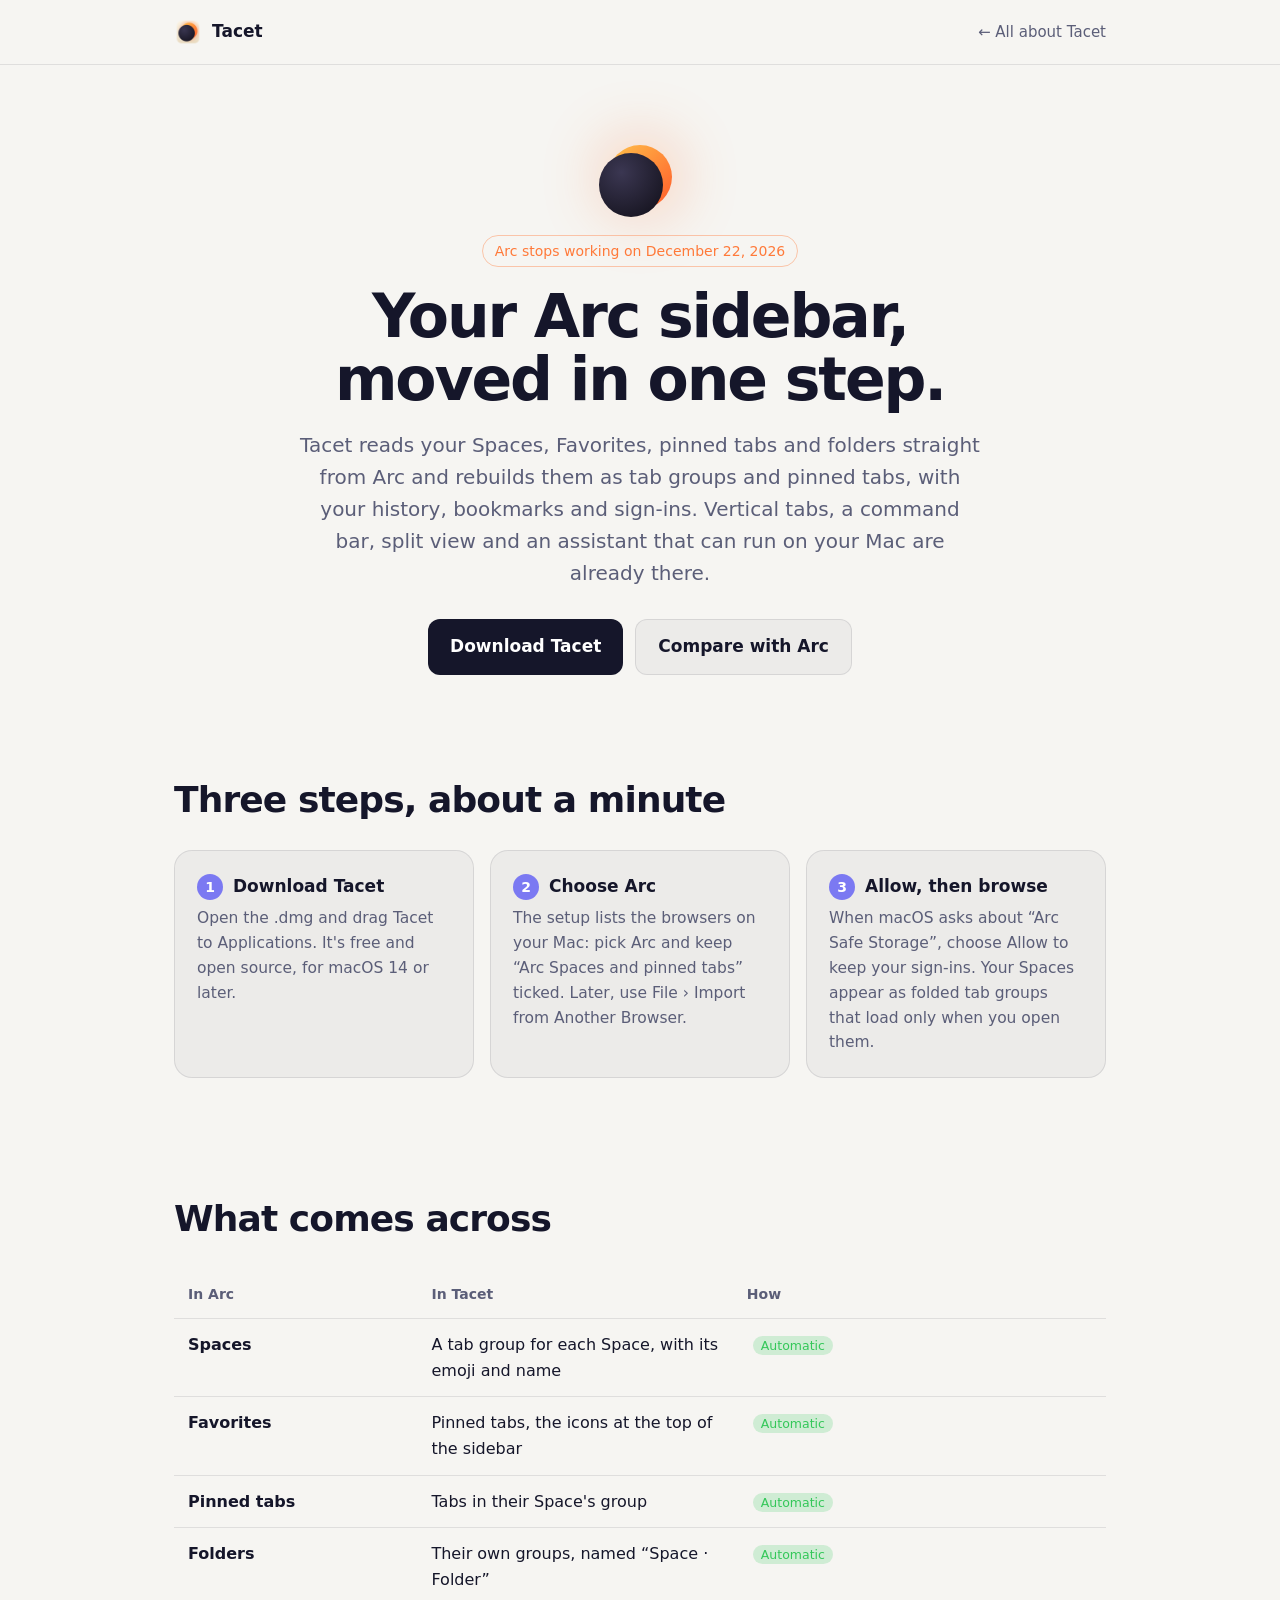
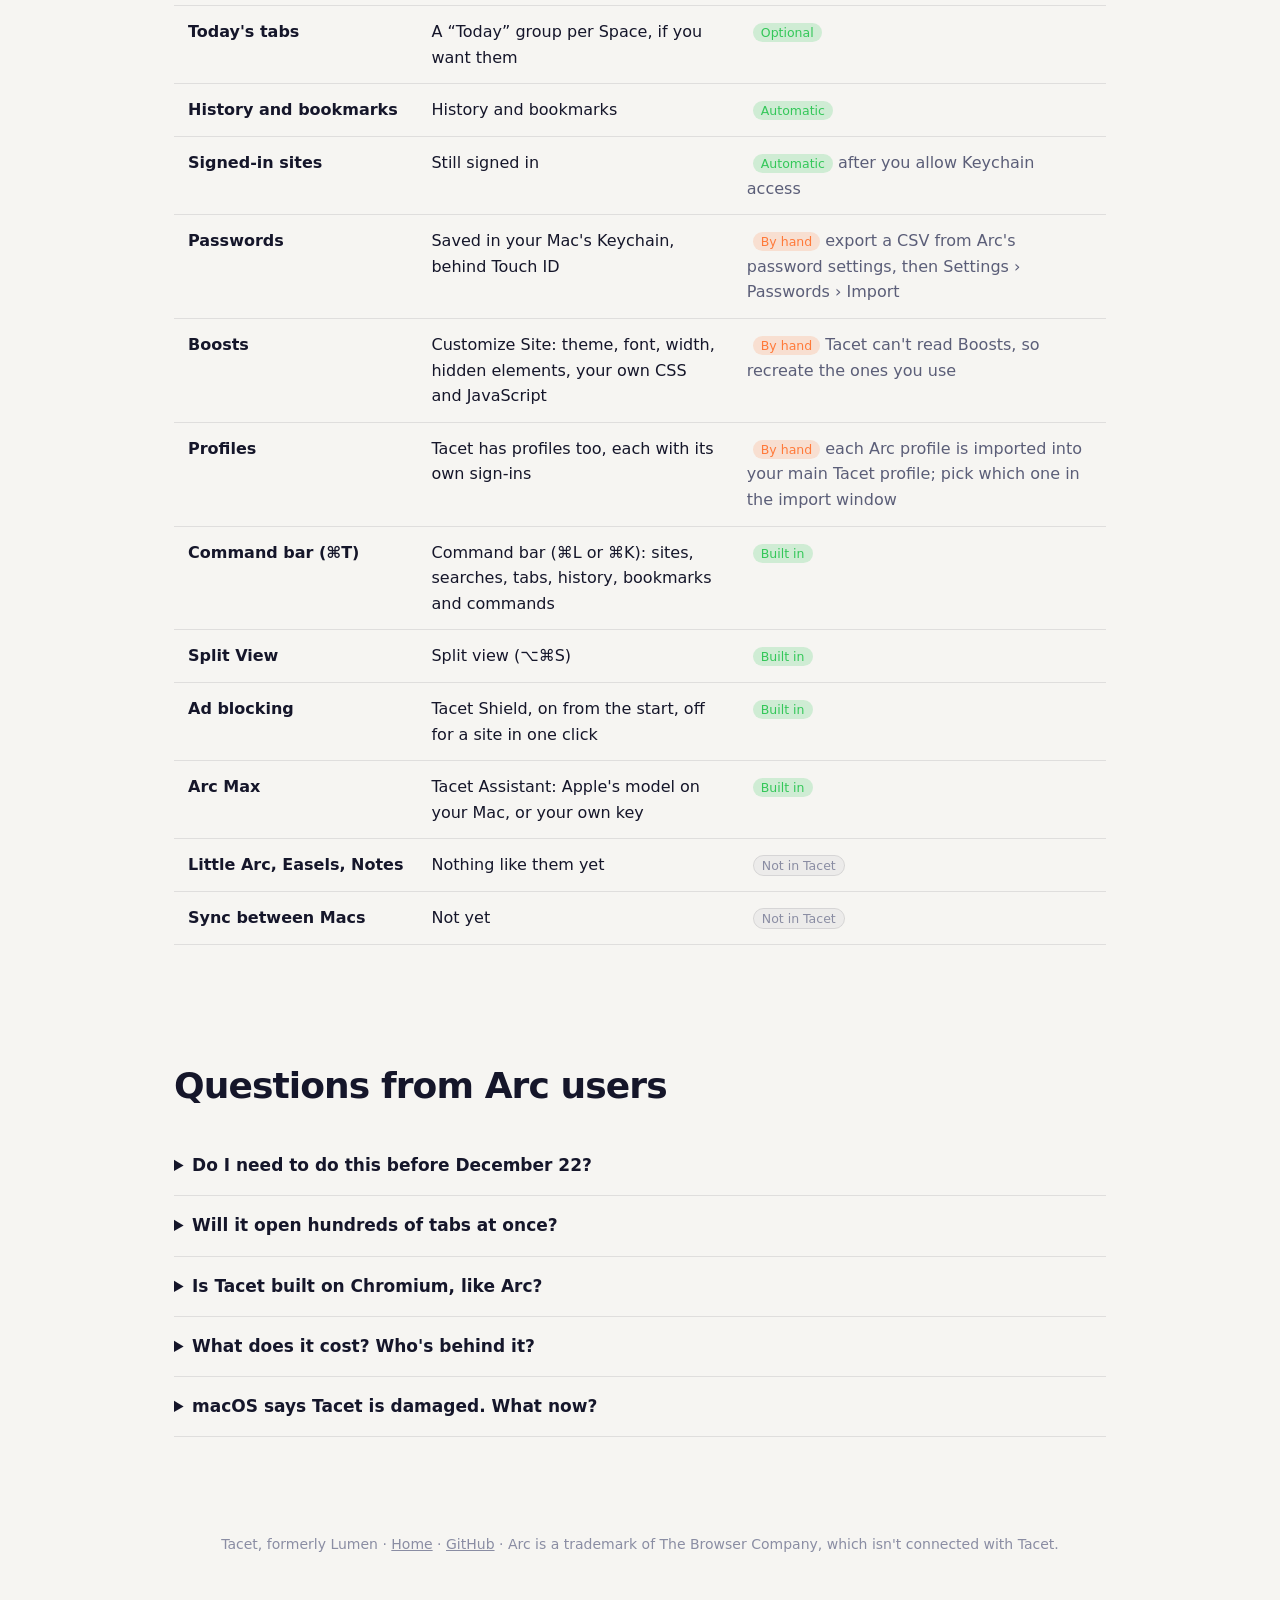
==== docs/arc.html @ d5033606 "Site: Switch from Arc page, linked from the menu and the comparison" ====
<!doctype html>
<html lang="en">
<head>
<meta charset="utf-8">
<meta name="viewport" content="width=device-width, initial-scale=1">
<title>Switch from Arc — Tacet</title>
<meta name="description" content="Arc stops working on December 22, 2026. Tacet brings your Spaces, Favorites, pinned tabs and folders across in one step, with vertical tabs, a command bar and an assistant that runs on your Mac.">
<meta name="theme-color" content="#07080f" media="(prefers-color-scheme: dark)">
<meta name="theme-color" content="#f6f5f2" media="(prefers-color-scheme: light)">
<meta property="og:type" content="website">
<meta property="og:title" content="Switch from Arc to Tacet">
<meta property="og:description" content="Arc stops working on December 22. Bring your Spaces, Favorites and pinned tabs to Tacet in one step.">
<meta property="og:image" content="https://scadavide55.github.io/Tacet/assets/screenshot.jpg">
<meta property="og:url" content="https://scadavide55.github.io/Tacet/arc.html">
<meta name="twitter:card" content="summary_large_image">
<link rel="canonical" href="https://scadavide55.github.io/Tacet/arc.html">
<link rel="icon" type="image/png" href="assets/favicon.png">
<link rel="apple-touch-icon" href="assets/icon.png">
<script>
  // Same choice as the main page, applied before anything draws.
  (() => {
    let t = null;
    try { t = localStorage.getItem('theme'); } catch (e) {}
    document.documentElement.dataset.theme = t || (matchMedia('(prefers-color-scheme: light)').matches ? 'light' : 'dark');
  })();
</script>
<style>
:root {
  --bg: #07080f; --card: rgba(255,255,255,.035); --line: rgba(255,255,255,.08);
  --fg: #f3f2ef; --muted: #9a9cb2; --faint: #6b6e86; --accent: #7b79f2; --coral: #ff7a3a;
  --btn-fg: #0a0b12; --radius: 18px; --max: 980px;
  --font: -apple-system, BlinkMacSystemFont, "SF Pro Display", "SF Pro Text", "Helvetica Neue", Inter, system-ui, sans-serif;
  --mono: ui-monospace, "SF Mono", Menlo, Consolas, monospace;
  color-scheme: dark;
}
:root[data-theme="light"] {
  --bg: #f6f5f2; --card: rgba(20,22,40,.04); --line: rgba(20,22,40,.1);
  --fg: #15162a; --muted: #5b5e78; --faint: #8a8da3; --btn-fg: #fff; color-scheme: light;
}
* { box-sizing: border-box; }
html { overflow-x: clip; }
body { margin: 0; background: var(--bg); color: var(--fg); font: 17px/1.6 var(--font); -webkit-font-smoothing: antialiased; }
a { color: inherit; }
.wrap { max-width: var(--max); margin: 0 auto; padding: 0 24px; }
nav { border-bottom: 1px solid var(--line); }
nav .wrap { display: flex; align-items: center; gap: 16px; height: 64px; }
.brand { display: flex; align-items: center; gap: 10px; font-weight: 700; text-decoration: none; }
.brand img { width: 28px; height: 28px; }
nav .back { margin-left: auto; color: var(--muted); text-decoration: none; font-size: 15px; }
nav .back:hover { color: var(--fg); }
header { padding: 80px 0 40px; text-align: center; }
.eclipse { position: relative; width: 64px; height: 64px; margin: 0 auto 26px; border-radius: 50%;
  background: linear-gradient(135deg, #ffc24a, #ff5a2a); box-shadow: 0 0 60px 8px rgba(255,122,58,.3); }
.eclipse::after { content: ""; position: absolute; inset: 0; border-radius: 50%; transform: translate(-9px, 8px);
  background: radial-gradient(circle at 35% 30%, #3b3752, #14121d 90%); }
.date { display: inline-block; font-size: 14px; color: var(--coral); border: 1px solid color-mix(in srgb, var(--coral) 40%, transparent);
  padding: 4px 12px; border-radius: 999px; margin-bottom: 18px; }
h1 { font-size: clamp(36px, 6vw, 60px); line-height: 1.05; letter-spacing: -.035em; margin: 0 0 18px; }
.lead { font-size: 20px; color: var(--muted); max-width: 680px; margin: 0 auto 30px; }
.btn { display: inline-flex; align-items: center; gap: 8px; padding: 13px 22px; border-radius: 12px; font-weight: 600; text-decoration: none; }
.btn.primary { background: var(--fg); color: var(--btn-fg); }
.btn.ghost { border: 1px solid var(--line); background: var(--card); }
.actions { display: flex; gap: 12px; justify-content: center; flex-wrap: wrap; }
section { padding: 56px 0; }
h2 { font-size: clamp(26px, 4vw, 36px); letter-spacing: -.025em; margin: 0 0 22px; }
.steps { display: grid; grid-template-columns: repeat(3, 1fr); gap: 16px; counter-reset: s; }
.step { background: var(--card); border: 1px solid var(--line); border-radius: var(--radius); padding: 22px; }
.step b { display: block; margin-bottom: 6px; }
.step b::before { counter-increment: s; content: counter(s); display: inline-grid; place-items: center; width: 26px; height: 26px;
  border-radius: 50%; background: var(--accent); color: #fff; font-size: 14px; margin-right: 10px; }
.step p { margin: 0; color: var(--muted); font-size: 15.5px; }
.map { width: 100%; border-collapse: collapse; font-size: 16px; }
.map th, .map td { text-align: left; padding: 13px 14px; border-bottom: 1px solid var(--line); vertical-align: top; }
.map th { color: var(--muted); font-weight: 600; font-size: 14px; }
.map td:first-child { font-weight: 600; white-space: nowrap; }
.map .how { color: var(--muted); }
.tag { font-size: 12.5px; padding: 2px 8px; border-radius: 999px; margin-left: 6px; white-space: nowrap; }
.tag.auto { background: color-mix(in srgb, #34c759 20%, transparent); color: #34c759; }
.tag.hand { background: color-mix(in srgb, var(--coral) 18%, transparent); color: var(--coral); }
.tag.none { background: var(--card); color: var(--faint); border: 1px solid var(--line); }
code { font: 14px var(--mono); background: var(--card); border: 1px solid var(--line); padding: 2px 6px; border-radius: 6px; }
.faq details { border-bottom: 1px solid var(--line); padding: 16px 0; }
.faq summary { cursor: pointer; font-weight: 600; }
.faq p { color: var(--muted); margin: 10px 0 0; }
footer { padding: 40px 0 60px; color: var(--faint); font-size: 14px; text-align: center; }
@media (max-width: 760px) {
  .steps { grid-template-columns: 1fr; }
  .map td:first-child { white-space: normal; }
  .map th:nth-child(3), .map td:nth-child(3) { display: none; }
}
</style>
</head>
<body>
<nav>
  <div class="wrap">
    <a class="brand" href="./"><img src="assets/icon.png" alt="">Tacet</a>
    <a class="back" href="./">← All about Tacet</a>
  </div>
</nav>

<header>
  <div class="wrap">
    <div class="eclipse" aria-hidden="true"></div>
    <div class="date">Arc stops working on December 22, 2026</div>
    <h1>Your Arc sidebar,<br>moved in one step.</h1>
    <p class="lead">Tacet reads your Spaces, Favorites, pinned tabs and folders straight from Arc and rebuilds them as tab groups and pinned tabs, with your history, bookmarks and sign-ins. Vertical tabs, a command bar, split view and an assistant that can run on your Mac are already there.</p>
    <div class="actions">
      <a class="btn primary" id="dl" href="https://github.com/scadavide55/Tacet/releases/latest">Download Tacet</a>
      <a class="btn ghost" href="./#compare">Compare with Arc</a>
    </div>
  </div>
</header>

<section>
  <div class="wrap">
    <h2>Three steps, about a minute</h2>
    <div class="steps">
      <div class="step"><b>Download Tacet</b><p>Open the .dmg and drag Tacet to Applications. It's free and open source, for macOS 14 or later.</p></div>
      <div class="step"><b>Choose Arc</b><p>The setup lists the browsers on your Mac: pick Arc and keep “Arc Spaces and pinned tabs” ticked. Later, use File › Import from Another Browser.</p></div>
      <div class="step"><b>Allow, then browse</b><p>When macOS asks about “Arc Safe Storage”, choose Allow to keep your sign-ins. Your Spaces appear as folded tab groups that load only when you open them.</p></div>
    </div>
  </div>
</section>

<section>
  <div class="wrap">
    <h2>What comes across</h2>
    <table class="map">
      <thead><tr><th>In Arc</th><th>In Tacet</th><th>How</th></tr></thead>
      <tbody>
        <tr><td>Spaces</td><td>A tab group for each Space, with its emoji and name</td><td class="how"><span class="tag auto">Automatic</span></td></tr>
        <tr><td>Favorites</td><td>Pinned tabs, the icons at the top of the sidebar</td><td class="how"><span class="tag auto">Automatic</span></td></tr>
        <tr><td>Pinned tabs</td><td>Tabs in their Space's group</td><td class="how"><span class="tag auto">Automatic</span></td></tr>
        <tr><td>Folders</td><td>Their own groups, named “Space · Folder”</td><td class="how"><span class="tag auto">Automatic</span></td></tr>
        <tr><td>Today's tabs</td><td>A “Today” group per Space, if you want them</td><td class="how"><span class="tag auto">Optional</span></td></tr>
        <tr><td>History and bookmarks</td><td>History and bookmarks</td><td class="how"><span class="tag auto">Automatic</span></td></tr>
        <tr><td>Signed-in sites</td><td>Still signed in</td><td class="how"><span class="tag auto">Automatic</span> after you allow Keychain access</td></tr>
        <tr><td>Passwords</td><td>Saved in your Mac's Keychain, behind Touch ID</td><td class="how"><span class="tag hand">By hand</span> export a CSV from Arc's password settings, then Settings › Passwords › Import</td></tr>
        <tr><td>Boosts</td><td>Customize Site: theme, font, width, hidden elements, your own CSS and JavaScript</td><td class="how"><span class="tag hand">By hand</span> Tacet can't read Boosts, so recreate the ones you use</td></tr>
        <tr><td>Profiles</td><td>Tacet has profiles too, each with its own sign-ins</td><td class="how"><span class="tag hand">By hand</span> each Arc profile is imported into your main Tacet profile; pick which one in the import window</td></tr>
        <tr><td>Command bar (⌘T)</td><td>Command bar (⌘L or ⌘K): sites, searches, tabs, history, bookmarks and commands</td><td class="how"><span class="tag auto">Built in</span></td></tr>
        <tr><td>Split View</td><td>Split view (⌥⌘S)</td><td class="how"><span class="tag auto">Built in</span></td></tr>
        <tr><td>Ad blocking</td><td>Tacet Shield, on from the start, off for a site in one click</td><td class="how"><span class="tag auto">Built in</span></td></tr>
        <tr><td>Arc Max</td><td>Tacet Assistant: Apple's model on your Mac, or your own key</td><td class="how"><span class="tag auto">Built in</span></td></tr>
        <tr><td>Little Arc, Easels, Notes</td><td>Nothing like them yet</td><td class="how"><span class="tag none">Not in Tacet</span></td></tr>
        <tr><td>Sync between Macs</td><td>Not yet</td><td class="how"><span class="tag none">Not in Tacet</span></td></tr>
      </tbody>
    </table>
  </div>
</section>

<section class="faq">
  <div class="wrap">
    <h2>Questions from Arc users</h2>
    <details><summary>Do I need to do this before December 22?</summary>
      <p>Yes. Tacet reads Arc's files on your Mac, and Arc may remove them once it stops working. Importing now is safest; you can keep using Arc until then.</p></details>
    <details><summary>Will it open hundreds of tabs at once?</summary>
      <p>No. Imported tabs wait folded in their groups and load only when you click them, so a big sidebar doesn't slow your Mac down.</p></details>
    <details><summary>Is Tacet built on Chromium, like Arc?</summary>
      <p>No, on WebKit, the engine of Safari. Sites behave as they do in Safari, with its speed and battery life. Chrome extensions are supported on macOS 15.4 or later, as are Safari and Firefox ones.</p></details>
    <details><summary>What does it cost? Who's behind it?</summary>
      <p>Nothing. Tacet is free and open source under the GPL-3.0, has no accounts and no analytics, and is made by one person. The code is on <a href="https://github.com/scadavide55/Tacet">GitHub</a>.</p></details>
    <details><summary>macOS says Tacet is damaged. What now?</summary>
      <p>Tacet isn't notarized by Apple yet. The download is fine: run <code>xattr -dr com.apple.quarantine /Applications/Tacet.app</code> once in Terminal, then open it normally.</p></details>
  </div>
</section>

<footer>
  <div class="wrap">Tacet, formerly Lumen · <a href="./">Home</a> · <a href="https://github.com/scadavide55/Tacet">GitHub</a> · Arc is a trademark of The Browser Company, which isn't connected with Tacet.</div>
</footer>

<script>
  // The newest .dmg, straight from GitHub; the releases page if that fails.
  fetch('https://api.github.com/repos/scadavide55/Tacet/releases/latest', { headers: { Accept: 'application/vnd.github+json' } })
    .then((r) => r.ok ? r.json() : Promise.reject())
    .then((rel) => {
      const dmg = (rel.assets || []).find((a) => /\.dmg$/i.test(a.name));
      if (dmg && /^https:\/\/github\.com\//.test(dmg.browser_download_url)) document.getElementById('dl').href = dmg.browser_download_url;
    })
    .catch(() => {});
</script>
</body>
</html>
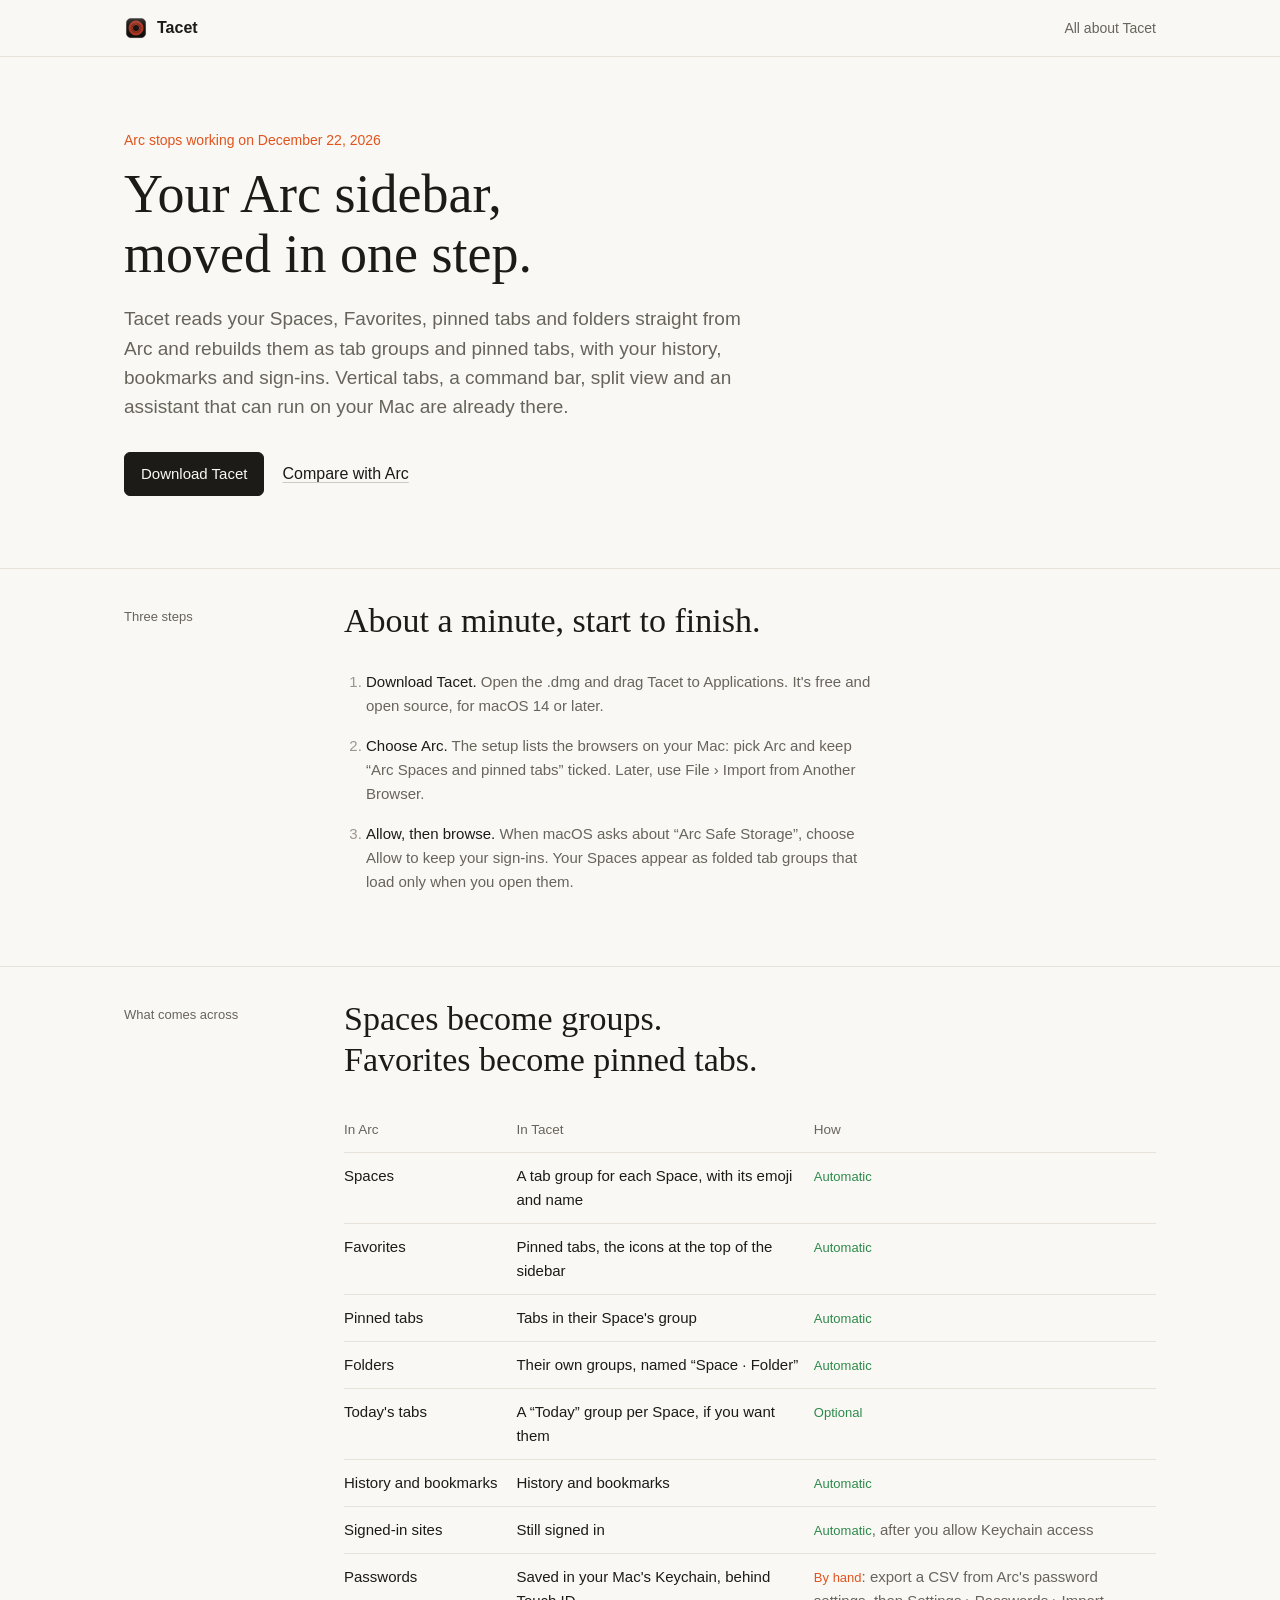
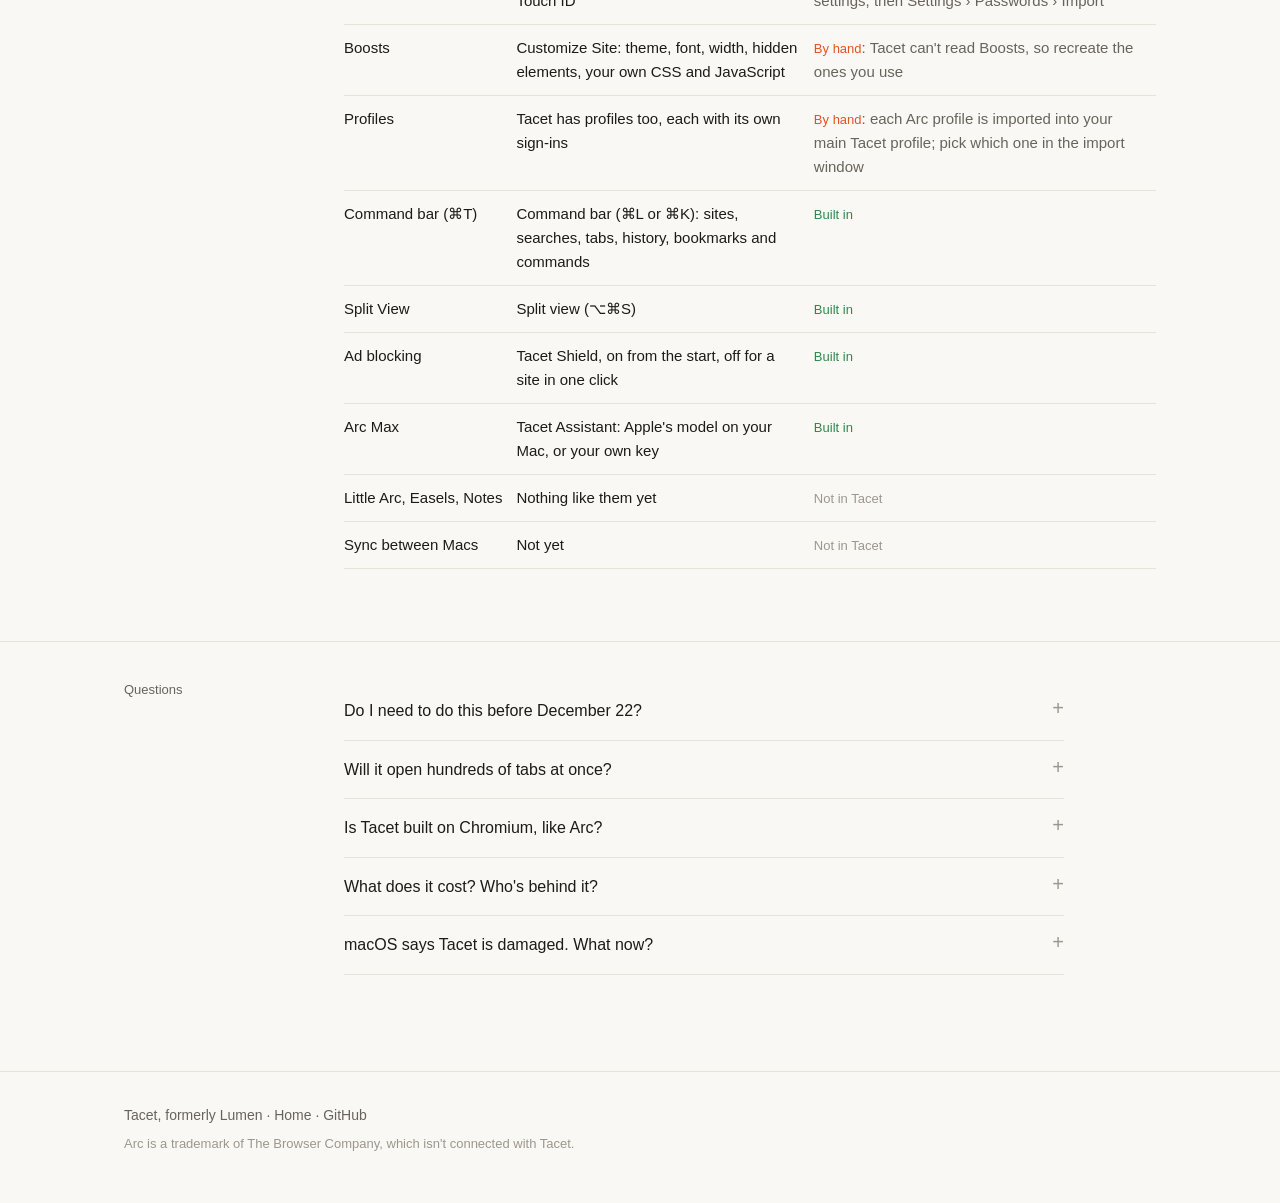
==== commit facc9bed: "Seal, corona is Tacet's icon, with 16 others to pick in Settings › Appearance and during setup; the " ====
--- a/docs/arc.html
+++ b/docs/arc.html
@@ -3,12 +3,12 @@
 <head>
 <meta charset="utf-8">
 <meta name="viewport" content="width=device-width, initial-scale=1">
-<title>Switch from Arc — Tacet</title>
+<title>Switching from Arc — Tacet</title>
 <meta name="description" content="Arc stops working on December 22, 2026. Tacet brings your Spaces, Favorites, pinned tabs and folders across in one step, with vertical tabs, a command bar and an assistant that runs on your Mac.">
-<meta name="theme-color" content="#07080f" media="(prefers-color-scheme: dark)">
-<meta name="theme-color" content="#f6f5f2" media="(prefers-color-scheme: light)">
+<meta name="theme-color" content="#161513" media="(prefers-color-scheme: dark)">
+<meta name="theme-color" content="#faf8f4" media="(prefers-color-scheme: light)">
 <meta property="og:type" content="website">
-<meta property="og:title" content="Switch from Arc to Tacet">
+<meta property="og:title" content="Switching from Arc to Tacet">
 <meta property="og:description" content="Arc stops working on December 22. Bring your Spaces, Favorites and pinned tabs to Tacet in one step.">
 <meta property="og:image" content="https://scadavide55.github.io/Tacet/assets/screenshot.jpg">
 <meta property="og:url" content="https://scadavide55.github.io/Tacet/arc.html">
@@ -21,72 +21,90 @@
   (() => {
     let t = null;
     try { t = localStorage.getItem('theme'); } catch (e) {}
-    document.documentElement.dataset.theme = t || (matchMedia('(prefers-color-scheme: light)').matches ? 'light' : 'dark');
+    if (t === 'light' || t === 'dark') document.documentElement.dataset.theme = t;
   })();
 </script>
 <style>
 :root {
-  --bg: #07080f; --card: rgba(255,255,255,.035); --line: rgba(255,255,255,.08);
-  --fg: #f3f2ef; --muted: #9a9cb2; --faint: #6b6e86; --accent: #7b79f2; --coral: #ff7a3a;
-  --btn-fg: #0a0b12; --radius: 18px; --max: 980px;
-  --font: -apple-system, BlinkMacSystemFont, "SF Pro Display", "SF Pro Text", "Helvetica Neue", Inter, system-ui, sans-serif;
+  --bg: #faf8f4; --surface: #ffffff; --fg: #1c1b18; --muted: #68645c; --faint: #9c978d;
+  --line: #e6e2da; --line-strong: #cfc9be; --code: #f0ede6; --accent: #e0541f; --ok: #2c8a4b;
+  --font: -apple-system, BlinkMacSystemFont, "SF Pro Text", "Helvetica Neue", Helvetica, Arial, sans-serif;
+  --serif: ui-serif, "New York", "Iowan Old Style", "Palatino", "Book Antiqua", Georgia, serif;
   --mono: ui-monospace, "SF Mono", Menlo, Consolas, monospace;
-  color-scheme: dark;
-}
-:root[data-theme="light"] {
-  --bg: #f6f5f2; --card: rgba(20,22,40,.04); --line: rgba(20,22,40,.1);
-  --fg: #15162a; --muted: #5b5e78; --faint: #8a8da3; --btn-fg: #fff; color-scheme: light;
+  --max: 1080px;
+  color-scheme: light;
+}
+@media (prefers-color-scheme: dark) {
+  :root:not([data-theme="light"]) {
+    --bg: #161513; --surface: #1e1d1a; --fg: #ebe8e1; --muted: #a39e94; --faint: #6f6b63;
+    --line: #2b2a26; --line-strong: #3e3c37; --code: #24231f; --accent: #ff7a3a; --ok: #5cc27a; color-scheme: dark;
+  }
+}
+:root[data-theme="dark"] {
+  --bg: #161513; --surface: #1e1d1a; --fg: #ebe8e1; --muted: #a39e94; --faint: #6f6b63;
+  --line: #2b2a26; --line-strong: #3e3c37; --code: #24231f; --accent: #ff7a3a; --ok: #5cc27a; color-scheme: dark;
 }
 * { box-sizing: border-box; }
-html { overflow-x: clip; }
-body { margin: 0; background: var(--bg); color: var(--fg); font: 17px/1.6 var(--font); -webkit-font-smoothing: antialiased; }
-a { color: inherit; }
+body { margin: 0; background: var(--bg); color: var(--fg); font: 16px/1.6 var(--font); -webkit-font-smoothing: antialiased; }
+a { color: inherit; text-decoration: underline; text-decoration-color: var(--line-strong); text-underline-offset: 3px; }
+a:hover { text-decoration-color: currentColor; }
+img { display: block; }
+h1, h2 { font-family: var(--serif); font-weight: 500; margin: 0; text-wrap: balance; }
+p { margin: 0; }
 .wrap { max-width: var(--max); margin: 0 auto; padding: 0 24px; }
+code { font: 13.5px/1.5 var(--mono); background: var(--code); padding: 2px 6px; border-radius: 4px; overflow-wrap: anywhere; }
 nav { border-bottom: 1px solid var(--line); }
-nav .wrap { display: flex; align-items: center; gap: 16px; height: 64px; }
-.brand { display: flex; align-items: center; gap: 10px; font-weight: 700; text-decoration: none; }
-.brand img { width: 28px; height: 28px; }
-nav .back { margin-left: auto; color: var(--muted); text-decoration: none; font-size: 15px; }
+nav .wrap { display: flex; align-items: center; gap: 16px; height: 56px; }
+.brand { display: flex; align-items: center; gap: 9px; font-weight: 600; text-decoration: none; }
+.brand img { width: 24px; height: 24px; }
+nav .back { margin-left: auto; color: var(--muted); text-decoration: none; font-size: 14px; }
 nav .back:hover { color: var(--fg); }
-header { padding: 80px 0 40px; text-align: center; }
-.eclipse { position: relative; width: 64px; height: 64px; margin: 0 auto 26px; border-radius: 50%;
-  background: linear-gradient(135deg, #ffc24a, #ff5a2a); box-shadow: 0 0 60px 8px rgba(255,122,58,.3); }
-.eclipse::after { content: ""; position: absolute; inset: 0; border-radius: 50%; transform: translate(-9px, 8px);
-  background: radial-gradient(circle at 35% 30%, #3b3752, #14121d 90%); }
-.date { display: inline-block; font-size: 14px; color: var(--coral); border: 1px solid color-mix(in srgb, var(--coral) 40%, transparent);
-  padding: 4px 12px; border-radius: 999px; margin-bottom: 18px; }
-h1 { font-size: clamp(36px, 6vw, 60px); line-height: 1.05; letter-spacing: -.035em; margin: 0 0 18px; }
-.lead { font-size: 20px; color: var(--muted); max-width: 680px; margin: 0 auto 30px; }
-.btn { display: inline-flex; align-items: center; gap: 8px; padding: 13px 22px; border-radius: 12px; font-weight: 600; text-decoration: none; }
-.btn.primary { background: var(--fg); color: var(--btn-fg); }
-.btn.ghost { border: 1px solid var(--line); background: var(--card); }
-.actions { display: flex; gap: 12px; justify-content: center; flex-wrap: wrap; }
-section { padding: 56px 0; }
-h2 { font-size: clamp(26px, 4vw, 36px); letter-spacing: -.025em; margin: 0 0 22px; }
-.steps { display: grid; grid-template-columns: repeat(3, 1fr); gap: 16px; counter-reset: s; }
-.step { background: var(--card); border: 1px solid var(--line); border-radius: var(--radius); padding: 22px; }
-.step b { display: block; margin-bottom: 6px; }
-.step b::before { counter-increment: s; content: counter(s); display: inline-grid; place-items: center; width: 26px; height: 26px;
-  border-radius: 50%; background: var(--accent); color: #fff; font-size: 14px; margin-right: 10px; }
-.step p { margin: 0; color: var(--muted); font-size: 15.5px; }
-.map { width: 100%; border-collapse: collapse; font-size: 16px; }
-.map th, .map td { text-align: left; padding: 13px 14px; border-bottom: 1px solid var(--line); vertical-align: top; }
-.map th { color: var(--muted); font-weight: 600; font-size: 14px; }
-.map td:first-child { font-weight: 600; white-space: nowrap; }
-.map .how { color: var(--muted); }
-.tag { font-size: 12.5px; padding: 2px 8px; border-radius: 999px; margin-left: 6px; white-space: nowrap; }
-.tag.auto { background: color-mix(in srgb, #34c759 20%, transparent); color: #34c759; }
-.tag.hand { background: color-mix(in srgb, var(--coral) 18%, transparent); color: var(--coral); }
-.tag.none { background: var(--card); color: var(--faint); border: 1px solid var(--line); }
-code { font: 14px var(--mono); background: var(--card); border: 1px solid var(--line); padding: 2px 6px; border-radius: 6px; }
-.faq details { border-bottom: 1px solid var(--line); padding: 16px 0; }
-.faq summary { cursor: pointer; font-weight: 600; }
-.faq p { color: var(--muted); margin: 10px 0 0; }
-footer { padding: 40px 0 60px; color: var(--faint); font-size: 14px; text-align: center; }
+header { padding: 72px 0 0; }
+.date { font-size: 14px; color: var(--accent); margin-bottom: 14px; }
+h1 { font-size: clamp(36px, 5vw, 54px); line-height: 1.1; max-width: 16ch; margin-bottom: 20px; }
+.lead { font-size: 19px; line-height: 1.55; color: var(--muted); max-width: 620px; }
+.btn { display: inline-flex; align-items: center; gap: 8px; border: 1px solid var(--fg); background: var(--fg); color: var(--bg); padding: 9px 16px; border-radius: 6px; font-size: 15px; font-weight: 500; text-decoration: none; white-space: nowrap; }
+.btn:hover { opacity: .85; }
+.actions { display: flex; align-items: center; gap: 18px; flex-wrap: wrap; margin-top: 30px; }
+section { border-top: 1px solid var(--line); margin-top: 72px; padding-top: 32px; }
+.grid { display: grid; grid-template-columns: 180px minmax(0, 1fr); gap: 24px 40px; }
+.label { font-size: 13px; color: var(--muted); padding-top: 6px; }
+h2 { font-size: clamp(27px, 3.2vw, 34px); line-height: 1.2; max-width: 26ch; }
+.steps { margin: 28px 0 0; padding-left: 22px; max-width: 64ch; display: grid; gap: 16px; color: var(--muted); font-size: 15px; }
+.steps li::marker { color: var(--faint); }
+.steps b { color: var(--fg); font-weight: 500; }
+.map { width: 100%; border-collapse: collapse; font-size: 15px; margin-top: 28px; }
+.map th, .map td { text-align: left; padding: 11px 14px 11px 0; border-bottom: 1px solid var(--line); vertical-align: top; }
+.map th { color: var(--muted); font-weight: 500; font-size: 13.5px; }
+.map td:first-child { font-weight: 500; white-space: nowrap; }
+.map td.how { color: var(--muted); }
+.tag { font-size: 13px; white-space: nowrap; }
+.tag.auto { color: var(--ok); }
+.tag.hand { color: var(--accent); }
+.tag.none { color: var(--faint); }
+.faq { max-width: 720px; margin-top: 8px; }
+details { border-bottom: 1px solid var(--line); padding: 16px 0; }
+summary { cursor: pointer; font-size: 16px; font-weight: 500; list-style: none; display: flex; justify-content: space-between; gap: 20px; }
+summary::-webkit-details-marker { display: none; }
+summary::after { content: "+"; color: var(--faint); font-weight: 400; font-size: 20px; line-height: 1; flex: none; }
+details[open] summary::after { content: "–"; }
+details p { color: var(--muted); margin: 10px 0 0; font-size: 15px; max-width: 64ch; }
+footer { margin-top: 96px; border-top: 1px solid var(--line); padding: 32px 0 48px; color: var(--muted); font-size: 14px; }
+footer a { text-decoration: none; }
+footer a:hover { color: var(--fg); }
+footer .note { margin-top: 8px; color: var(--faint); font-size: 13px; }
+@media (max-width: 900px) {
+  .grid { grid-template-columns: minmax(0, 1fr); gap: 12px; }
+  .label { padding-top: 0; }
+  section { margin-top: 56px; }
+}
 @media (max-width: 760px) {
-  .steps { grid-template-columns: 1fr; }
   .map td:first-child { white-space: normal; }
   .map th:nth-child(3), .map td:nth-child(3) { display: none; }
+}
+@media (max-width: 640px) {
+  .wrap { padding: 0 16px; }
+  header { padding-top: 48px; }
 }
 </style>
 </head>
@@ -94,79 +112,89 @@
 <nav>
   <div class="wrap">
     <a class="brand" href="./"><img src="assets/icon.png" alt="">Tacet</a>
-    <a class="back" href="./">← All about Tacet</a>
+    <a class="back" href="./">All about Tacet</a>
   </div>
 </nav>
 
 <header>
   <div class="wrap">
-    <div class="eclipse" aria-hidden="true"></div>
-    <div class="date">Arc stops working on December 22, 2026</div>
-    <h1>Your Arc sidebar,<br>moved in one step.</h1>
+    <p class="date">Arc stops working on December 22, 2026</p>
+    <h1>Your Arc sidebar, moved in one step.</h1>
     <p class="lead">Tacet reads your Spaces, Favorites, pinned tabs and folders straight from Arc and rebuilds them as tab groups and pinned tabs, with your history, bookmarks and sign-ins. Vertical tabs, a command bar, split view and an assistant that can run on your Mac are already there.</p>
     <div class="actions">
-      <a class="btn primary" id="dl" href="https://github.com/scadavide55/Tacet/releases/latest">Download Tacet</a>
-      <a class="btn ghost" href="./#compare">Compare with Arc</a>
+      <a class="btn" id="dl" href="https://github.com/scadavide55/Tacet/releases/latest">Download Tacet</a>
+      <a href="./#compare">Compare with Arc</a>
     </div>
   </div>
 </header>
 
 <section>
+  <div class="wrap grid">
+    <div class="label">Three steps</div>
+    <div>
+      <h2>About a minute, start to finish.</h2>
+      <ol class="steps">
+        <li><b>Download Tacet.</b> Open the .dmg and drag Tacet to Applications. It's free and open source, for macOS 14 or later.</li>
+        <li><b>Choose Arc.</b> The setup lists the browsers on your Mac: pick Arc and keep “Arc Spaces and pinned tabs” ticked. Later, use File › Import from Another Browser.</li>
+        <li><b>Allow, then browse.</b> When macOS asks about “Arc Safe Storage”, choose Allow to keep your sign-ins. Your Spaces appear as folded tab groups that load only when you open them.</li>
+      </ol>
+    </div>
+  </div>
+</section>
+
+<section>
+  <div class="wrap grid">
+    <div class="label">What comes across</div>
+    <div>
+      <h2>Spaces become groups. Favorites become pinned tabs.</h2>
+      <table class="map">
+        <thead><tr><th>In Arc</th><th>In Tacet</th><th>How</th></tr></thead>
+        <tbody>
+          <tr><td>Spaces</td><td>A tab group for each Space, with its emoji and name</td><td class="how"><span class="tag auto">Automatic</span></td></tr>
+          <tr><td>Favorites</td><td>Pinned tabs, the icons at the top of the sidebar</td><td class="how"><span class="tag auto">Automatic</span></td></tr>
+          <tr><td>Pinned tabs</td><td>Tabs in their Space's group</td><td class="how"><span class="tag auto">Automatic</span></td></tr>
+          <tr><td>Folders</td><td>Their own groups, named “Space · Folder”</td><td class="how"><span class="tag auto">Automatic</span></td></tr>
+          <tr><td>Today's tabs</td><td>A “Today” group per Space, if you want them</td><td class="how"><span class="tag auto">Optional</span></td></tr>
+          <tr><td>History and bookmarks</td><td>History and bookmarks</td><td class="how"><span class="tag auto">Automatic</span></td></tr>
+          <tr><td>Signed-in sites</td><td>Still signed in</td><td class="how"><span class="tag auto">Automatic</span>, after you allow Keychain access</td></tr>
+          <tr><td>Passwords</td><td>Saved in your Mac's Keychain, behind Touch ID</td><td class="how"><span class="tag hand">By hand</span>: export a CSV from Arc's password settings, then Settings › Passwords › Import</td></tr>
+          <tr><td>Boosts</td><td>Customize Site: theme, font, width, hidden elements, your own CSS and JavaScript</td><td class="how"><span class="tag hand">By hand</span>: Tacet can't read Boosts, so recreate the ones you use</td></tr>
+          <tr><td>Profiles</td><td>Tacet has profiles too, each with its own sign-ins</td><td class="how"><span class="tag hand">By hand</span>: each Arc profile is imported into your main Tacet profile; pick which one in the import window</td></tr>
+          <tr><td>Command bar (⌘T)</td><td>Command bar (⌘L or ⌘K): sites, searches, tabs, history, bookmarks and commands</td><td class="how"><span class="tag auto">Built in</span></td></tr>
+          <tr><td>Split View</td><td>Split view (⌥⌘S)</td><td class="how"><span class="tag auto">Built in</span></td></tr>
+          <tr><td>Ad blocking</td><td>Tacet Shield, on from the start, off for a site in one click</td><td class="how"><span class="tag auto">Built in</span></td></tr>
+          <tr><td>Arc Max</td><td>Tacet Assistant: Apple's model on your Mac, or your own key</td><td class="how"><span class="tag auto">Built in</span></td></tr>
+          <tr><td>Little Arc, Easels, Notes</td><td>Nothing like them yet</td><td class="how"><span class="tag none">Not in Tacet</span></td></tr>
+          <tr><td>Sync between Macs</td><td>Not yet</td><td class="how"><span class="tag none">Not in Tacet</span></td></tr>
+        </tbody>
+      </table>
+    </div>
+  </div>
+</section>
+
+<section>
+  <div class="wrap grid">
+    <div class="label">Questions</div>
+    <div class="faq">
+      <details><summary>Do I need to do this before December 22?</summary>
+        <p>Yes. Tacet reads Arc's files on your Mac, and Arc may remove them once it stops working. Importing now is safest; you can keep using Arc until then.</p></details>
+      <details><summary>Will it open hundreds of tabs at once?</summary>
+        <p>No. Imported tabs wait folded in their groups and load only when you click them, so a big sidebar doesn't slow your Mac down.</p></details>
+      <details><summary>Is Tacet built on Chromium, like Arc?</summary>
+        <p>No, on WebKit, the engine of Safari. Sites behave as they do in Safari, with its speed and battery life. Chrome extensions are supported on macOS 15.4 or later, as are Safari and Firefox ones.</p></details>
+      <details><summary>What does it cost? Who's behind it?</summary>
+        <p>Nothing. Tacet is free and open source under the GPL-3.0, has no accounts and no analytics, and is made by one person. The code is on <a href="https://github.com/scadavide55/Tacet">GitHub</a>.</p></details>
+      <details><summary>macOS says Tacet is damaged. What now?</summary>
+        <p>Tacet isn't notarized by Apple yet. The download is fine: run <code>xattr -dr com.apple.quarantine /Applications/Tacet.app</code> once in Terminal, then open it normally.</p></details>
+    </div>
+  </div>
+</section>
+
+<footer>
   <div class="wrap">
-    <h2>Three steps, about a minute</h2>
-    <div class="steps">
-      <div class="step"><b>Download Tacet</b><p>Open the .dmg and drag Tacet to Applications. It's free and open source, for macOS 14 or later.</p></div>
-      <div class="step"><b>Choose Arc</b><p>The setup lists the browsers on your Mac: pick Arc and keep “Arc Spaces and pinned tabs” ticked. Later, use File › Import from Another Browser.</p></div>
-      <div class="step"><b>Allow, then browse</b><p>When macOS asks about “Arc Safe Storage”, choose Allow to keep your sign-ins. Your Spaces appear as folded tab groups that load only when you open them.</p></div>
-    </div>
-  </div>
-</section>
-
-<section>
-  <div class="wrap">
-    <h2>What comes across</h2>
-    <table class="map">
-      <thead><tr><th>In Arc</th><th>In Tacet</th><th>How</th></tr></thead>
-      <tbody>
-        <tr><td>Spaces</td><td>A tab group for each Space, with its emoji and name</td><td class="how"><span class="tag auto">Automatic</span></td></tr>
-        <tr><td>Favorites</td><td>Pinned tabs, the icons at the top of the sidebar</td><td class="how"><span class="tag auto">Automatic</span></td></tr>
-        <tr><td>Pinned tabs</td><td>Tabs in their Space's group</td><td class="how"><span class="tag auto">Automatic</span></td></tr>
-        <tr><td>Folders</td><td>Their own groups, named “Space · Folder”</td><td class="how"><span class="tag auto">Automatic</span></td></tr>
-        <tr><td>Today's tabs</td><td>A “Today” group per Space, if you want them</td><td class="how"><span class="tag auto">Optional</span></td></tr>
-        <tr><td>History and bookmarks</td><td>History and bookmarks</td><td class="how"><span class="tag auto">Automatic</span></td></tr>
-        <tr><td>Signed-in sites</td><td>Still signed in</td><td class="how"><span class="tag auto">Automatic</span> after you allow Keychain access</td></tr>
-        <tr><td>Passwords</td><td>Saved in your Mac's Keychain, behind Touch ID</td><td class="how"><span class="tag hand">By hand</span> export a CSV from Arc's password settings, then Settings › Passwords › Import</td></tr>
-        <tr><td>Boosts</td><td>Customize Site: theme, font, width, hidden elements, your own CSS and JavaScript</td><td class="how"><span class="tag hand">By hand</span> Tacet can't read Boosts, so recreate the ones you use</td></tr>
-        <tr><td>Profiles</td><td>Tacet has profiles too, each with its own sign-ins</td><td class="how"><span class="tag hand">By hand</span> each Arc profile is imported into your main Tacet profile; pick which one in the import window</td></tr>
-        <tr><td>Command bar (⌘T)</td><td>Command bar (⌘L or ⌘K): sites, searches, tabs, history, bookmarks and commands</td><td class="how"><span class="tag auto">Built in</span></td></tr>
-        <tr><td>Split View</td><td>Split view (⌥⌘S)</td><td class="how"><span class="tag auto">Built in</span></td></tr>
-        <tr><td>Ad blocking</td><td>Tacet Shield, on from the start, off for a site in one click</td><td class="how"><span class="tag auto">Built in</span></td></tr>
-        <tr><td>Arc Max</td><td>Tacet Assistant: Apple's model on your Mac, or your own key</td><td class="how"><span class="tag auto">Built in</span></td></tr>
-        <tr><td>Little Arc, Easels, Notes</td><td>Nothing like them yet</td><td class="how"><span class="tag none">Not in Tacet</span></td></tr>
-        <tr><td>Sync between Macs</td><td>Not yet</td><td class="how"><span class="tag none">Not in Tacet</span></td></tr>
-      </tbody>
-    </table>
-  </div>
-</section>
-
-<section class="faq">
-  <div class="wrap">
-    <h2>Questions from Arc users</h2>
-    <details><summary>Do I need to do this before December 22?</summary>
-      <p>Yes. Tacet reads Arc's files on your Mac, and Arc may remove them once it stops working. Importing now is safest; you can keep using Arc until then.</p></details>
-    <details><summary>Will it open hundreds of tabs at once?</summary>
-      <p>No. Imported tabs wait folded in their groups and load only when you click them, so a big sidebar doesn't slow your Mac down.</p></details>
-    <details><summary>Is Tacet built on Chromium, like Arc?</summary>
-      <p>No, on WebKit, the engine of Safari. Sites behave as they do in Safari, with its speed and battery life. Chrome extensions are supported on macOS 15.4 or later, as are Safari and Firefox ones.</p></details>
-    <details><summary>What does it cost? Who's behind it?</summary>
-      <p>Nothing. Tacet is free and open source under the GPL-3.0, has no accounts and no analytics, and is made by one person. The code is on <a href="https://github.com/scadavide55/Tacet">GitHub</a>.</p></details>
-    <details><summary>macOS says Tacet is damaged. What now?</summary>
-      <p>Tacet isn't notarized by Apple yet. The download is fine: run <code>xattr -dr com.apple.quarantine /Applications/Tacet.app</code> once in Terminal, then open it normally.</p></details>
-  </div>
-</section>
-
-<footer>
-  <div class="wrap">Tacet, formerly Lumen · <a href="./">Home</a> · <a href="https://github.com/scadavide55/Tacet">GitHub</a> · Arc is a trademark of The Browser Company, which isn't connected with Tacet.</div>
+    <p>Tacet, formerly Lumen · <a href="./">Home</a> · <a href="https://github.com/scadavide55/Tacet">GitHub</a></p>
+    <p class="note">Arc is a trademark of The Browser Company, which isn't connected with Tacet.</p>
+  </div>
 </footer>
 
 <script>
